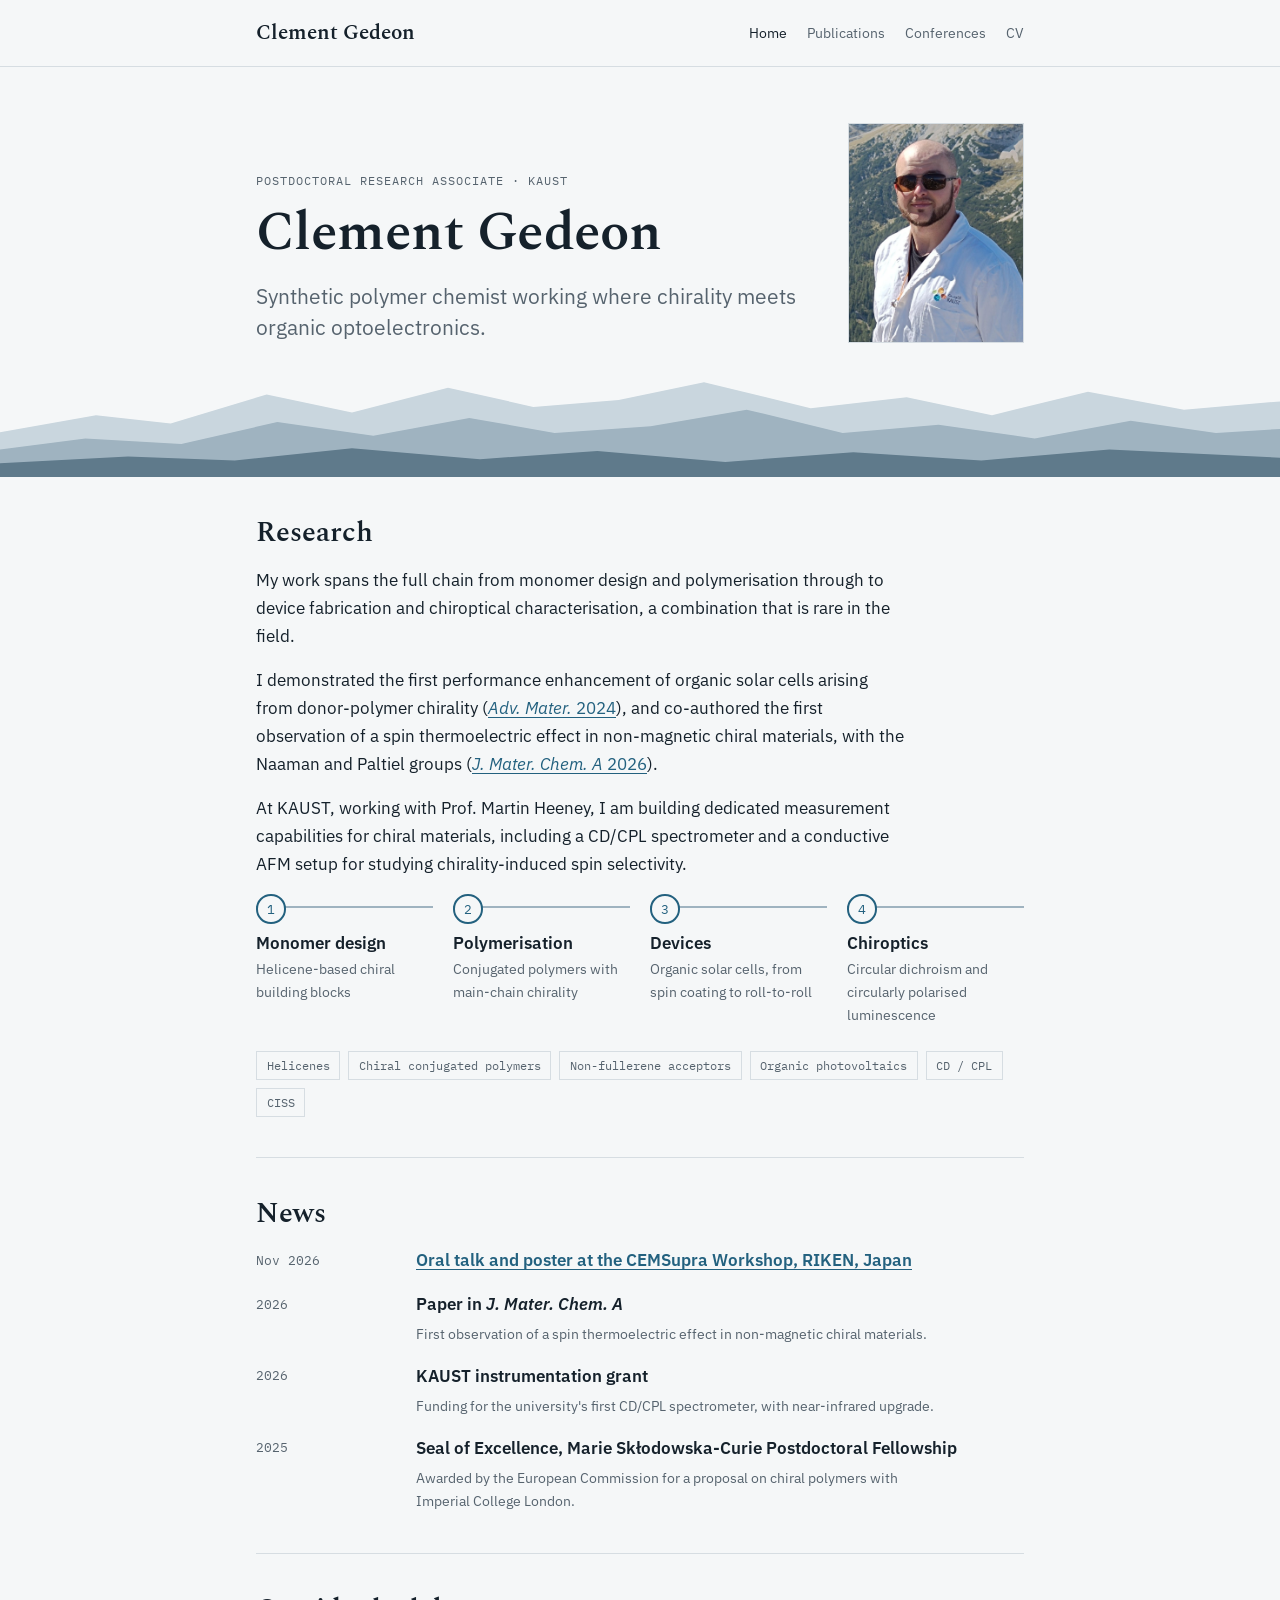
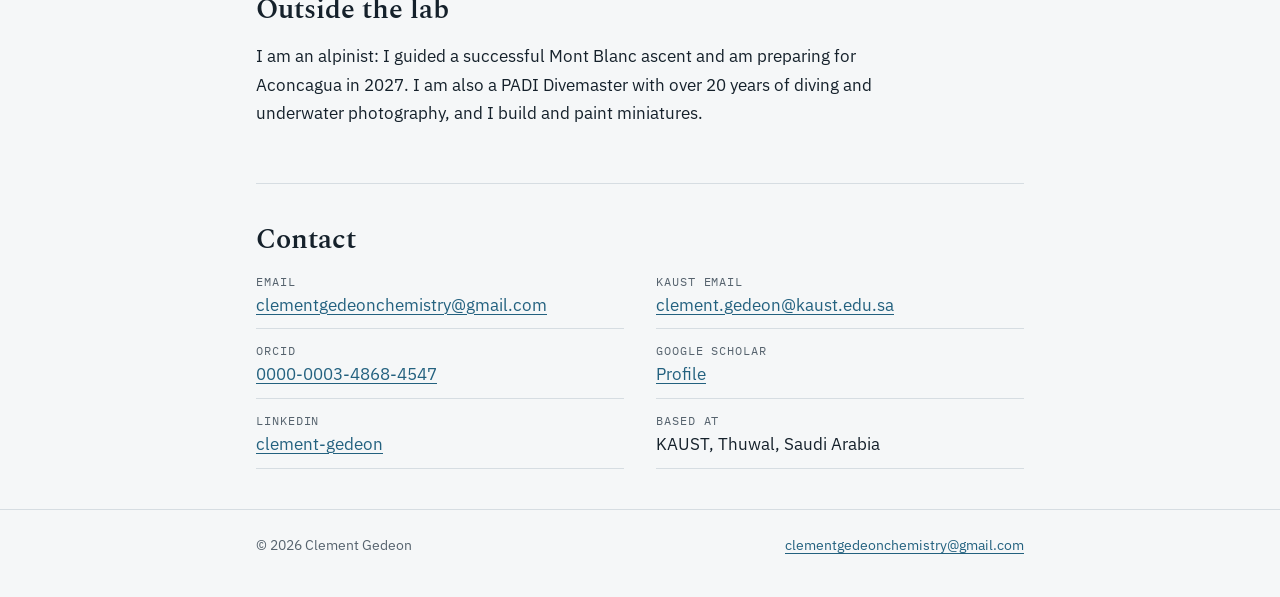
==== index.html @ b1008546 "Add files via upload" ====
<!doctype html>
<html lang="en">
<head>
<meta charset="utf-8">
<meta name="viewport" content="width=device-width, initial-scale=1, viewport-fit=cover">
<title>Clement Gedeon</title><meta name="description" content="Clement Gedeon, synthetic polymer chemist at KAUST working on chiral conjugated polymers for organic optoelectronics."><meta name="claude:viewport-fit-sides" content="cover"><meta property="og:title" content="Clement Gedeon"><meta property="og:description" content="Clement Gedeon, synthetic polymer chemist at KAUST working on chiral conjugated polymers for organic optoelectronics."><link rel="icon" href="data:image/svg+xml,%3Csvg xmlns=%22http://www.w3.org/2000/svg%22 viewBox=%220 0 32 32%22%3E%3Cpath d=%22M2 28 L12 10 L17 18 L21 12 L30 28 Z%22 fill=%22%2323617f%22/%3E%3C/svg%3E"><link rel="preconnect" href="https://fonts.googleapis.com"><link rel="preconnect" href="https://fonts.gstatic.com" crossorigin><link rel="stylesheet" href="https://fonts.googleapis.com/css2?family=IBM+Plex+Mono:wght@400;500&family=IBM+Plex+Sans:ital,wght@0,400;0,600;1,400&family=Spectral:wght@500;600&display=swap"><link rel="stylesheet" href="style.css">
</head>
<body>
<header class="site-header"><div class="wrap"><a class="brand" href="index.html">Clement Gedeon</a><nav class="nav" aria-label="Main"><a href="index.html" aria-current="page">Home</a><a href="publications/index.html">Publications</a><a href="conferences/index.html">Conferences</a><a href="cv/index.html">CV</a></nav></div></header>
<div class="hero"><div class="wrap">
  <div>
    <p class="eyebrow">Postdoctoral Research Associate · KAUST</p>
    <h1>Clement Gedeon</h1>
    <p class="lead">Synthetic polymer chemist working where chirality meets organic optoelectronics.</p>
  </div>
  <figure class="portrait" style="margin:0"><span aria-hidden="true">CG</span>
    <img src="photo.jpg" alt="Portrait of Clement Gedeon in the mountains" onerror="this.remove()"></figure>
</div></div>
<svg class="ridge" viewBox="0 0 1200 160" preserveAspectRatio="none" aria-hidden="true">
<polygon class="r1" points="0,160 0,95 90,70 160,82 250,40 330,66 420,30 500,58 580,48 660,22 760,60 850,44 930,70 1020,36 1110,62 1200,50 1200,160"/>
<polygon class="r2" points="0,160 0,120 80,104 170,112 260,80 350,100 440,74 520,96 610,86 700,62 790,96 880,84 970,104 1060,78 1140,96 1200,90 1200,160"/>
<polygon class="r3" points="0,160 0,140 120,130 220,136 330,118 450,134 560,122 680,138 800,124 920,136 1040,120 1200,132 1200,160"/>
</svg>
<main class="wrap">
  <section aria-labelledby="h-research">
    <h2 id="h-research">Research</h2>
    <p>My work spans the full chain from monomer design and polymerisation through to device fabrication and chiroptical characterisation, a combination that is rare in the field.</p>
    <p>I demonstrated the first performance enhancement of organic solar cells arising from donor-polymer chirality (<a href="publications/index.html#am2024"><em>Adv. Mater.</em> 2024</a>), and co-authored the first observation of a spin thermoelectric effect in non-magnetic chiral materials, with the Naaman and Paltiel groups (<a href="publications/index.html#jmca2026"><em>J. Mater. Chem. A</em> 2026</a>).</p>
    <p>At KAUST, working with Prof. Martin Heeney, I am building dedicated measurement capabilities for chiral materials, including a CD/CPL spectrometer and a conductive AFM setup for studying chirality-induced spin selectivity.</p>
    <ol class="route" aria-label="From monomer to device">
      <li><h3>Monomer design</h3><p>Helicene-based chiral building blocks</p></li>
      <li><h3>Polymerisation</h3><p>Conjugated polymers with main-chain chirality</p></li>
      <li><h3>Devices</h3><p>Organic solar cells, from spin coating to roll-to-roll</p></li>
      <li><h3>Chiroptics</h3><p>Circular dichroism and circularly polarised luminescence</p></li>
    </ol>
    <ul class="keywords" aria-label="Keywords">
      <li>Helicenes</li><li>Chiral conjugated polymers</li><li>Non-fullerene acceptors</li><li>Organic photovoltaics</li><li>CD / CPL</li><li>CISS</li>
    </ul>
  </section>

  <section aria-labelledby="h-news">
    <h2 id="h-news">News</h2>
    <ul class="path">
      <li><div class="when">Nov 2026</div><div><a href="conferences/cemsupra2026/index.html">Oral talk and poster at the CEMSupra Workshop, RIKEN, Japan</a></div></li>
      <li><div class="when">2026</div><div><strong>Paper in <em>J. Mater. Chem. A</em></strong><p>First observation of a spin thermoelectric effect in non-magnetic chiral materials.</p></div></li>
      <li><div class="when">2026</div><div><strong>KAUST instrumentation grant</strong><p>Funding for the university's first CD/CPL spectrometer, with near-infrared upgrade.</p></div></li>
      <li><div class="when">2025</div><div><strong>Seal of Excellence, Marie Skłodowska-Curie Postdoctoral Fellowship</strong><p>Awarded by the European Commission for a proposal on chiral polymers with Imperial College London.</p></div></li>
    </ul>
  </section>

  <section aria-labelledby="h-out">
    <h2 id="h-out">Outside the lab</h2>
    <p>I am an alpinist: I guided a successful Mont Blanc ascent and am preparing for Aconcagua in 2027. I am also a PADI Divemaster with over 20 years of diving and underwater photography, and I build and paint miniatures.</p>
  </section>

  <section id="contact" aria-labelledby="h-contact">
    <h2 id="h-contact">Contact</h2>
    <ul class="links">
      <li><span class="label">Email</span><a href="mailto:clementgedeonchemistry@gmail.com">clementgedeonchemistry@gmail.com</a></li>
      <li><span class="label">KAUST email</span><a href="mailto:clement.gedeon@kaust.edu.sa">clement.gedeon@kaust.edu.sa</a></li>
      <li><span class="label">ORCID</span><a href="https://orcid.org/0000-0003-4868-4547">0000-0003-4868-4547</a></li>
      <li><span class="label">Google Scholar</span><a href="https://scholar.google.com/citations?user=0mpW06MAAAAJ">Profile</a></li>
      <li><span class="label">LinkedIn</span><a href="https://www.linkedin.com/in/clement-gedeon/">clement-gedeon</a></li>
      <li><span class="label">Based at</span><span class="value">KAUST, Thuwal, Saudi Arabia</span></li>
    </ul>
  </section>
</main>
<footer class="site-footer"><div class="wrap"><span>© 2026 Clement Gedeon</span><a href="mailto:clementgedeonchemistry@gmail.com">clementgedeonchemistry@gmail.com</a></div></footer>
</body>
</html>
---- style.css ----
/* Layout: single reading column (~68ch) with a wide mountain ridge band under the hero.
   Research chain shown as a four-station route. */
:root {
  --paper: #f5f7f8;
  --surface: #ffffff;
  --ink: #15212b;
  --muted: #56636e;
  --rule: #d6dde2;
  --accent: #23617f;
  --accent-soft: #e2edf2;
  --ridge-1: #c9d6de;
  --ridge-2: #9fb3c0;
  --ridge-3: #5f7a8b;
  --font-display: "Spectral", Georgia, "Times New Roman", serif;
  --font-body: "IBM Plex Sans", "Helvetica Neue", Arial, sans-serif;
  --font-mono: "IBM Plex Mono", ui-monospace, Menlo, Consolas, monospace;
  --step--1: 0.875rem;
  --step-0: 1.0625rem;
  --step-1: 1.3rem;
  --step-2: 1.75rem;
  --step-3: clamp(2.3rem, 5vw, 3.4rem);
}
@media (prefers-color-scheme: dark) {
  :root:not([data-theme="light"]) {
    --paper: #0f161c; --surface: #16212a; --ink: #e5ebef; --muted: #98a6b1;
    --rule: #26333d; --accent: #82b8d4; --accent-soft: #1b2e3a;
    --ridge-1: #1c2a34; --ridge-2: #273946; --ridge-3: #3a5262;
    color-scheme: dark;
  }
}
:root[data-theme="dark"] {
  --paper: #0f161c; --surface: #16212a; --ink: #e5ebef; --muted: #98a6b1;
  --rule: #26333d; --accent: #82b8d4; --accent-soft: #1b2e3a;
  --ridge-1: #1c2a34; --ridge-2: #273946; --ridge-3: #3a5262;
  color-scheme: dark;
}

* { box-sizing: border-box; }
html { -webkit-text-size-adjust: 100%; }
body {
  margin: 0;
  background: var(--paper);
  color: var(--ink);
  font-family: var(--font-body);
  font-size: var(--step-0);
  line-height: 1.65;
}
img { max-width: 100%; display: block; }
a { color: var(--accent); text-underline-offset: 3px; text-decoration-thickness: 1px; }
a:hover { text-decoration-thickness: 2px; }
a:focus-visible { outline: 2px solid var(--accent); outline-offset: 3px; border-radius: 2px; }

.wrap {
  max-width: 50rem;
  margin: 0 auto;
  padding-left: max(16px, env(safe-area-inset-left, 0px));
  padding-right: max(16px, env(safe-area-inset-right, 0px));
}

/* Header */
.site-header { border-bottom: 1px solid var(--rule); }
.site-header .wrap {
  display: flex; flex-wrap: wrap; align-items: center; justify-content: space-between;
  gap: 0.5rem 1.5rem; padding-block: 1rem;
}
.brand { font-family: var(--font-display); font-size: var(--step-1); font-weight: 600; color: var(--ink); text-decoration: none; }
.nav { display: flex; flex-wrap: wrap; gap: 0.25rem 1.25rem; font-size: var(--step--1); }
.nav a { color: var(--muted); text-decoration: none; }
.nav a:hover, .nav a[aria-current="page"] { color: var(--ink); }

/* Hero */
.hero .wrap {
  display: grid; grid-template-columns: minmax(0, 1fr) auto; gap: 2rem;
  align-items: end; padding-block: 3.5rem 1.5rem;
}
.eyebrow {
  font-family: var(--font-mono); font-size: 0.78rem; letter-spacing: 0.08em;
  text-transform: uppercase; color: var(--muted); margin: 0 0 0.75rem;
}
h1, h2, h3 { font-family: var(--font-display); font-weight: 600; line-height: 1.15; text-wrap: balance; margin: 0; }
h1 { font-size: var(--step-3); letter-spacing: -0.01em; }
.lead { font-size: var(--step-1); line-height: 1.5; color: var(--muted); margin: 1rem 0 0; max-width: 34em; }
.portrait {
  width: 11rem; aspect-ratio: 4 / 5; max-width: 100%;
  background: var(--accent-soft); border: 1px solid var(--rule);
  display: grid; place-items: center; position: relative; overflow: hidden;
}
.portrait span { font-family: var(--font-display); font-size: 2.6rem; color: var(--accent); }
.portrait img { position: absolute; inset: 0; width: 100%; height: 100%; object-fit: cover; object-position: center 20%; }

.ridge { display: block; width: 100%; height: 110px; }
.ridge .r1 { fill: var(--ridge-1); }
.ridge .r2 { fill: var(--ridge-2); }
.ridge .r3 { fill: var(--ridge-3); }

/* Sections */
main section { padding-block: 2.5rem; border-top: 1px solid var(--rule); }
main section:first-child { border-top: 0; }
h2 { font-size: var(--step-2); margin-bottom: 1rem; }
p { margin: 0 0 1rem; max-width: 65ch; }

.notice {
  display: flex; flex-wrap: wrap; gap: 0.25rem 1rem; align-items: baseline;
  background: var(--accent-soft); padding: 0.9rem 1.1rem; margin-top: 1.5rem;
  border-left: 3px solid var(--accent);
}
.notice strong { font-weight: 600; }

/* Research route */
.route { list-style: none; padding: 0; margin: 1.75rem 0 0; display: grid; grid-template-columns: repeat(4, minmax(0, 1fr)); gap: 1.25rem; counter-reset: stop; }
.route li { position: relative; padding-top: 1.6rem; border-top: 2px solid var(--ridge-2); counter-increment: stop; }
.route li::before {
  content: counter(stop); position: absolute; top: -0.85rem; left: 0;
  width: 1.6rem; height: 1.6rem; border-radius: 50%;
  background: var(--paper); border: 2px solid var(--accent); color: var(--accent);
  font-family: var(--font-mono); font-size: 0.8rem; display: grid; place-items: center;
}
.route h3 { font-size: var(--step-0); font-family: var(--font-body); font-weight: 600; margin-bottom: 0.3rem; }
.route p { font-size: var(--step--1); color: var(--muted); margin: 0; }

.keywords { display: flex; flex-wrap: wrap; gap: 0.5rem; padding: 0; margin: 1.5rem 0 0; list-style: none; }
.keywords li { font-family: var(--font-mono); font-size: 0.78rem; border: 1px solid var(--rule); padding: 0.2rem 0.6rem; color: var(--muted); }

/* Publications */
.pubs { list-style: none; padding: 0; margin: 0; display: grid; gap: 1.4rem; }
.pub-title { font-family: var(--font-display); font-size: var(--step-1); line-height: 1.3; margin: 0 0 0.25rem; }
.pub-title a { color: var(--ink); text-decoration: none; }
.pub-title a:hover { color: var(--accent); }
.pub-meta { font-size: var(--step--1); color: var(--muted); margin: 0; }
.pub-meta em { color: var(--ink); }
.pub-meta .me { font-weight: 600; color: var(--ink); }
.tag { font-family: var(--font-mono); font-size: 0.72rem; letter-spacing: 0.06em; text-transform: uppercase; color: var(--accent); }
.more { margin-top: 1.5rem; font-size: var(--step--1); }

/* Timeline */
.path { list-style: none; padding: 0; margin: 0; display: grid; gap: 1rem; }
.path li { display: grid; grid-template-columns: 9rem minmax(0, 1fr); gap: 1rem; }
.path .when { font-family: var(--font-mono); font-size: 0.8rem; color: var(--muted); padding-top: 0.2rem; }
.path strong { font-weight: 600; }
.path span { display: block; color: var(--muted); font-size: var(--step--1); }

/* Links grid */
.links { list-style: none; padding: 0; margin: 0; display: grid; grid-template-columns: repeat(2, minmax(0, 1fr)); gap: 0.75rem 2rem; }
.links li { display: flex; flex-direction: column; border-bottom: 1px solid var(--rule); padding-bottom: 0.6rem; }
.links .label { font-family: var(--font-mono); font-size: 0.72rem; letter-spacing: 0.08em; text-transform: uppercase; color: var(--muted); }
.links a, .links .value { overflow-wrap: anywhere; }

/* Talk page */
.materials { list-style: none; padding: 0; margin: 0; display: grid; gap: 0.75rem; }
.materials li { display: flex; flex-wrap: wrap; justify-content: space-between; gap: 0.25rem 1rem; padding: 0.9rem 1.1rem; background: var(--surface); border: 1px solid var(--rule); }
.materials .status { font-family: var(--font-mono); font-size: 0.78rem; color: var(--muted); }
.button {
  display: inline-block; background: var(--accent); color: var(--paper); text-decoration: none;
  padding: 0.65rem 1.2rem; font-weight: 600; font-size: var(--step--1);
}
.button:hover { opacity: 0.9; }

.site-footer { border-top: 1px solid var(--rule); color: var(--muted); font-size: var(--step--1); }
.site-footer .wrap { padding-block: 1.5rem 2.5rem; display: flex; flex-wrap: wrap; justify-content: space-between; gap: 0.5rem 1.5rem; }

/* Shared additions */
.page-head .wrap { padding-block: 2.75rem 1.25rem; }
.page-head h1 { font-size: clamp(2rem, 4.5vw, 2.8rem); }
section h3 { font-family: var(--font-display); font-size: var(--step-1); margin: 1.75rem 0 0.75rem; }
section h3:first-of-type { margin-top: 0; }
.badge { font-family: var(--font-mono); font-size: 0.7rem; letter-spacing: 0.06em; text-transform: uppercase; color: var(--accent); border: 1px solid currentColor; padding: 0.05rem 0.4rem; margin-right: 0.4rem; white-space: nowrap; }
.pub-note { font-size: var(--step--1); color: var(--muted); margin: 0.4rem 0 0; }
.pub-actions { display: flex; flex-wrap: wrap; gap: 0.25rem 1rem; font-family: var(--font-mono); font-size: 0.8rem; margin: 0.4rem 0 0; }
.path p { font-size: var(--step--1); color: var(--muted); margin: 0.3rem 0 0; }
.path .when strong { display: block; color: var(--accent); font-weight: 500; }
.path a { font-weight: 600; }
.bullets { padding-left: 1.1rem; margin: 0; display: grid; gap: 0.5rem; }
.bullets li { max-width: 65ch; }
.bullets li span { color: var(--muted); font-size: var(--step--1); }

@media (max-width: 640px) {
  .hero .wrap { grid-template-columns: 1fr; padding-block: 2rem 1rem; }
  .portrait { width: 8rem; grid-row: 1; }
  .route { grid-template-columns: repeat(2, minmax(0, 1fr)); row-gap: 2rem; }
  .path li { grid-template-columns: 1fr; gap: 0.1rem; }
  .links { grid-template-columns: 1fr; }
  .ridge { height: 70px; }
}
@media (prefers-reduced-motion: reduce) { * { transition: none !important; animation: none !important; } }
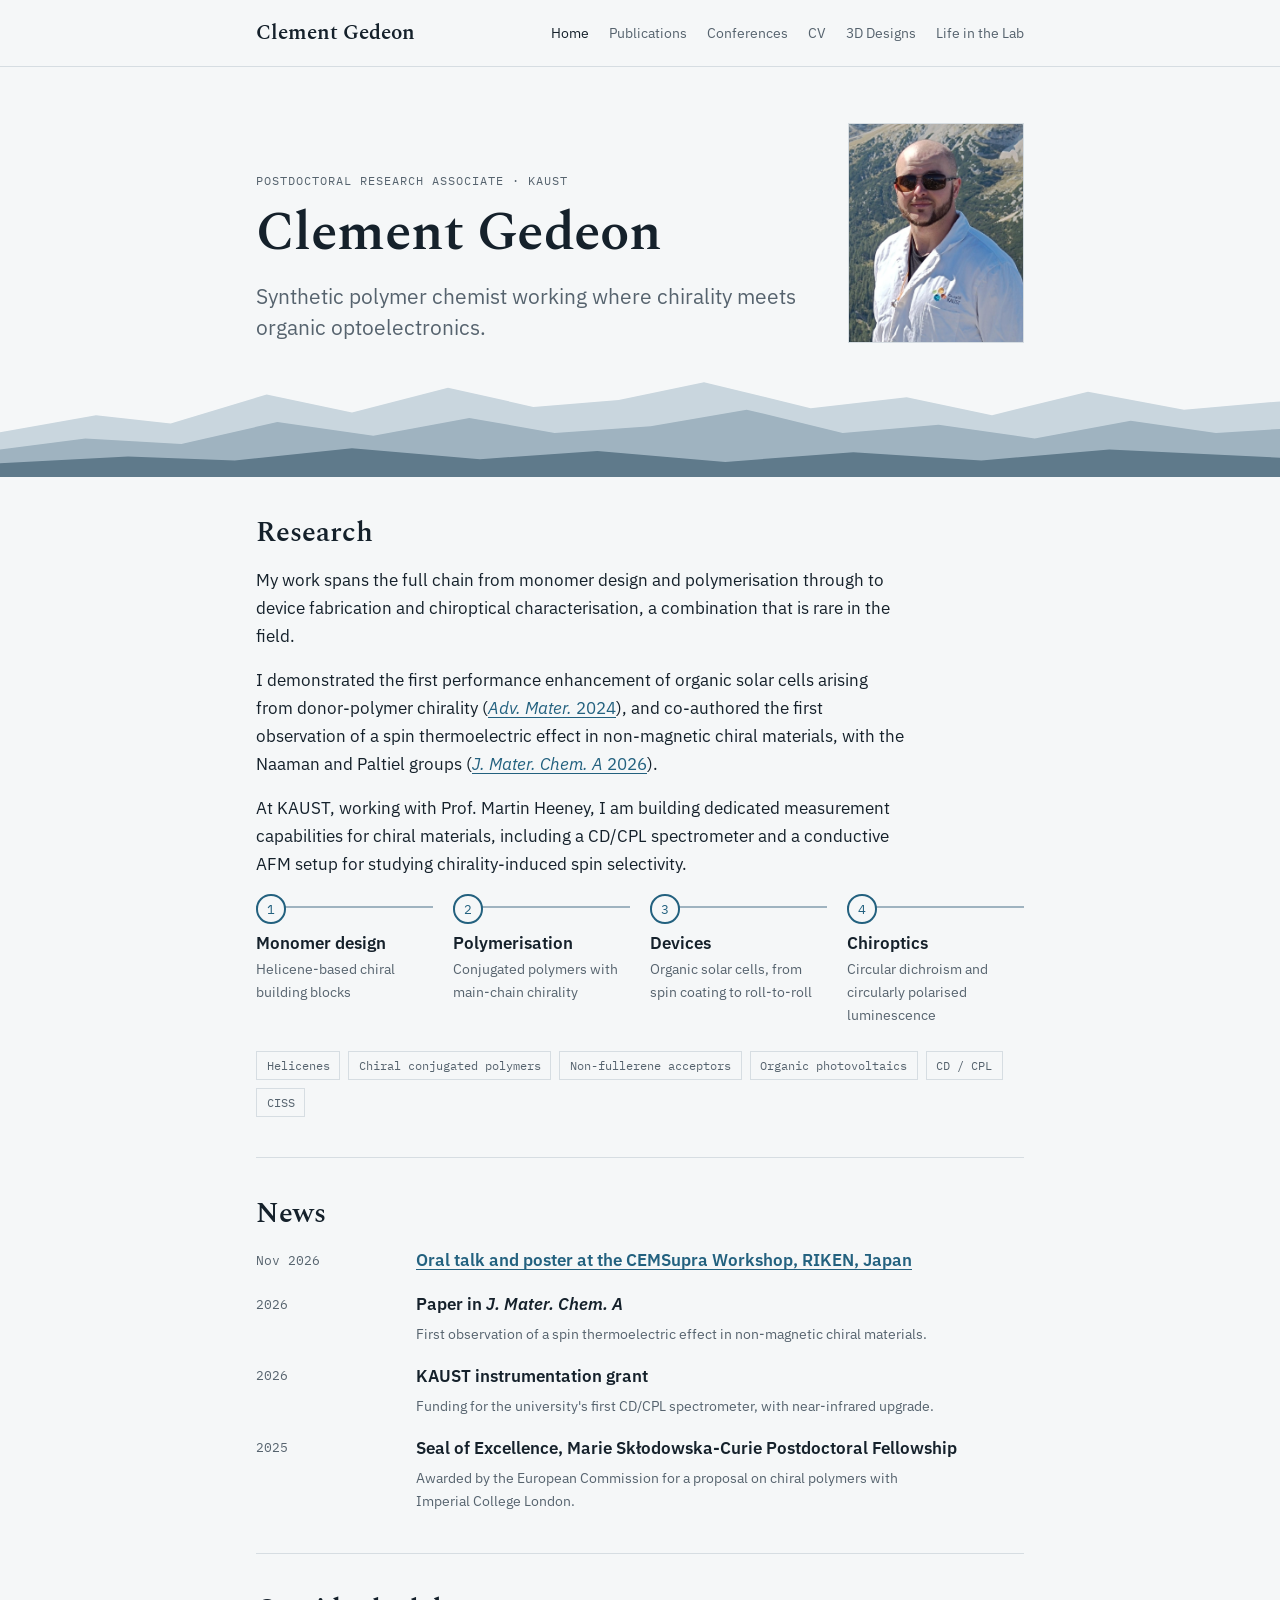
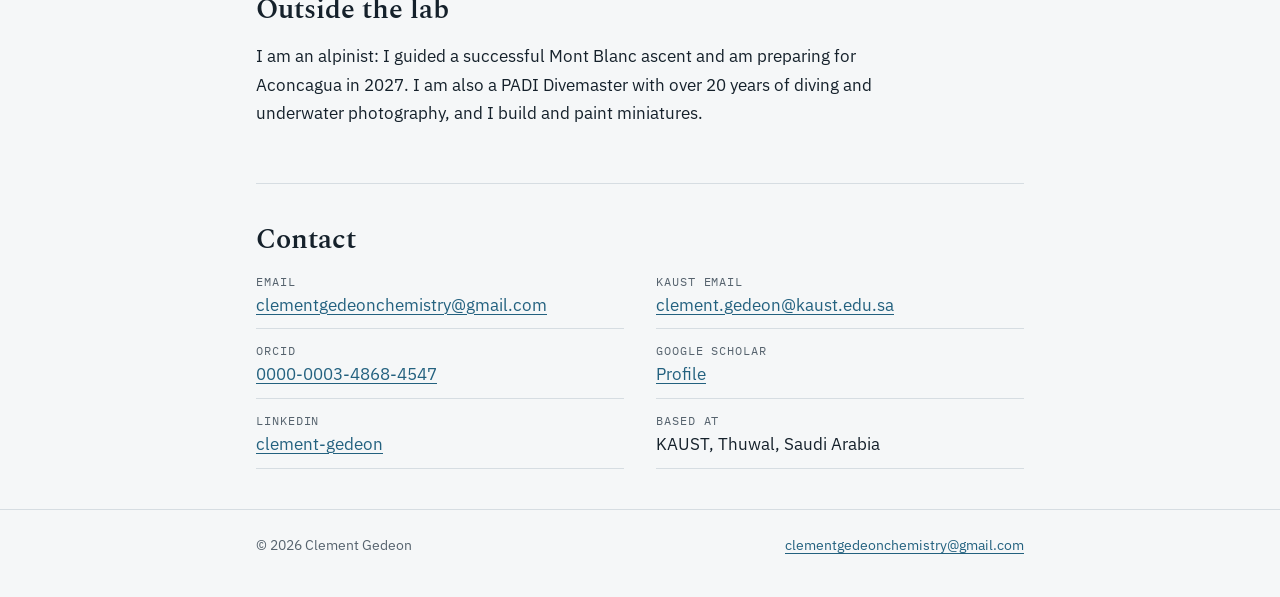
==== commit 804fac1b: "Add files via upload" ====
--- a/index.html
+++ b/index.html
@@ -6,7 +6,7 @@
 <title>Clement Gedeon</title><meta name="description" content="Clement Gedeon, synthetic polymer chemist at KAUST working on chiral conjugated polymers for organic optoelectronics."><meta name="claude:viewport-fit-sides" content="cover"><meta property="og:title" content="Clement Gedeon"><meta property="og:description" content="Clement Gedeon, synthetic polymer chemist at KAUST working on chiral conjugated polymers for organic optoelectronics."><link rel="icon" href="data:image/svg+xml,%3Csvg xmlns=%22http://www.w3.org/2000/svg%22 viewBox=%220 0 32 32%22%3E%3Cpath d=%22M2 28 L12 10 L17 18 L21 12 L30 28 Z%22 fill=%22%2323617f%22/%3E%3C/svg%3E"><link rel="preconnect" href="https://fonts.googleapis.com"><link rel="preconnect" href="https://fonts.gstatic.com" crossorigin><link rel="stylesheet" href="https://fonts.googleapis.com/css2?family=IBM+Plex+Mono:wght@400;500&family=IBM+Plex+Sans:ital,wght@0,400;0,600;1,400&family=Spectral:wght@500;600&display=swap"><link rel="stylesheet" href="style.css">
 </head>
 <body>
-<header class="site-header"><div class="wrap"><a class="brand" href="index.html">Clement Gedeon</a><nav class="nav" aria-label="Main"><a href="index.html" aria-current="page">Home</a><a href="publications/index.html">Publications</a><a href="conferences/index.html">Conferences</a><a href="cv/index.html">CV</a></nav></div></header>
+<header class="site-header"><div class="wrap"><a class="brand" href="index.html">Clement Gedeon</a><nav class="nav" aria-label="Main"><a href="index.html" aria-current="page">Home</a><a href="publications/index.html">Publications</a><a href="conferences/index.html">Conferences</a><a href="cv/index.html">CV</a><a href="3d-designs/index.html">3D Designs</a><a href="lab/index.html">Life in the Lab</a></nav></div></header>
 <div class="hero"><div class="wrap">
   <div>
     <p class="eyebrow">Postdoctoral Research Associate · KAUST</p>
--- a/style.css
+++ b/style.css
@@ -11,6 +11,9 @@
   --ridge-1: #c9d6de;
   --ridge-2: #9fb3c0;
   --ridge-3: #5f7a8b;
+  --overlay: rgba(10, 18, 24, 0.82);
+  --overlay-ink: #f3f6f8;
+  --backdrop: rgba(8, 14, 19, 0.88);
   --font-display: "Spectral", Georgia, "Times New Roman", serif;
   --font-body: "IBM Plex Sans", "Helvetica Neue", Arial, sans-serif;
   --font-mono: "IBM Plex Mono", ui-monospace, Menlo, Consolas, monospace;
@@ -173,12 +176,53 @@
 .bullets li { max-width: 65ch; }
 .bullets li span { color: var(--muted); font-size: var(--step--1); }
 
+/* 3D designs */
+.designs { display: grid; grid-template-columns: repeat(2, minmax(0, 1fr)); gap: 2.5rem 2rem; }
+.design { display: flex; flex-direction: column; gap: 1rem; min-width: 0; }
+.design-img { display: block; aspect-ratio: 4 / 3; max-width: 100%; background: var(--surface); border: 1px solid var(--rule); overflow: hidden; }
+.design-img img { width: 100%; height: 100%; object-fit: cover; transition: transform 0.4s ease; }
+.design-img:hover img { transform: scale(1.03); }
+.design-body { display: flex; flex-direction: column; align-items: flex-start; flex: 1; }
+.design-body h2 { font-size: var(--step-1); margin-bottom: 0.4rem; }
+.design-body p { font-size: var(--step--1); color: var(--muted); margin: 0 0 0.5rem; }
+.design-body .design-meta { font-family: var(--font-mono); font-size: 0.78rem; margin-bottom: 1rem; }
+.design-body .button { margin-top: auto; }
+.empty { color: var(--muted); }
+
+/* Lab gallery: two columns, photos keep their own proportions */
+.gallery { columns: 2; column-gap: 1.25rem; }
+.shot { break-inside: avoid; margin: 0 0 1.25rem; position: relative; }
+.shot a { display: block; }
+.shot img { width: 100%; height: auto; border: 1px solid var(--rule); }
+.shot figcaption { font-size: var(--step--1); color: var(--muted); padding-top: 0.45rem; }
+@media (hover: hover) and (pointer: fine) {
+  .shot figcaption {
+    position: absolute; left: 1px; right: 1px; bottom: 1px; padding: 2.5rem 1rem 0.85rem;
+    background: linear-gradient(transparent, var(--overlay)); color: var(--overlay-ink);
+    opacity: 0; transition: opacity 0.25s ease; pointer-events: none;
+  }
+  .shot:hover figcaption, .shot:focus-within figcaption { opacity: 1; }
+}
+
+/* Enlarged view */
+.lightbox { border: 0; padding: 0; background: transparent; max-width: min(92vw, 1400px); max-height: 92vh; overflow: visible; }
+.lightbox::backdrop { background: var(--backdrop); }
+.lightbox img { max-width: min(92vw, 1400px); max-height: 82vh; width: auto; margin: 0 auto; }
+.lightbox p { color: var(--overlay-ink); text-align: center; margin: 0.75rem auto 0; font-size: var(--step--1); }
+.lightbox-close {
+  position: absolute; top: -2.6rem; right: 0; background: none; border: 0; color: var(--overlay-ink);
+  font-size: 2rem; line-height: 1; cursor: pointer; padding: 0.2rem 0.5rem;
+}
+.lightbox-close:focus-visible { outline: 2px solid var(--overlay-ink); }
+
 @media (max-width: 640px) {
   .hero .wrap { grid-template-columns: 1fr; padding-block: 2rem 1rem; }
   .portrait { width: 8rem; grid-row: 1; }
   .route { grid-template-columns: repeat(2, minmax(0, 1fr)); row-gap: 2rem; }
   .path li { grid-template-columns: 1fr; gap: 0.1rem; }
   .links { grid-template-columns: 1fr; }
+  .designs { grid-template-columns: 1fr; }
+  .gallery { columns: 1; }
   .ridge { height: 70px; }
 }
 @media (prefers-reduced-motion: reduce) { * { transition: none !important; animation: none !important; } }
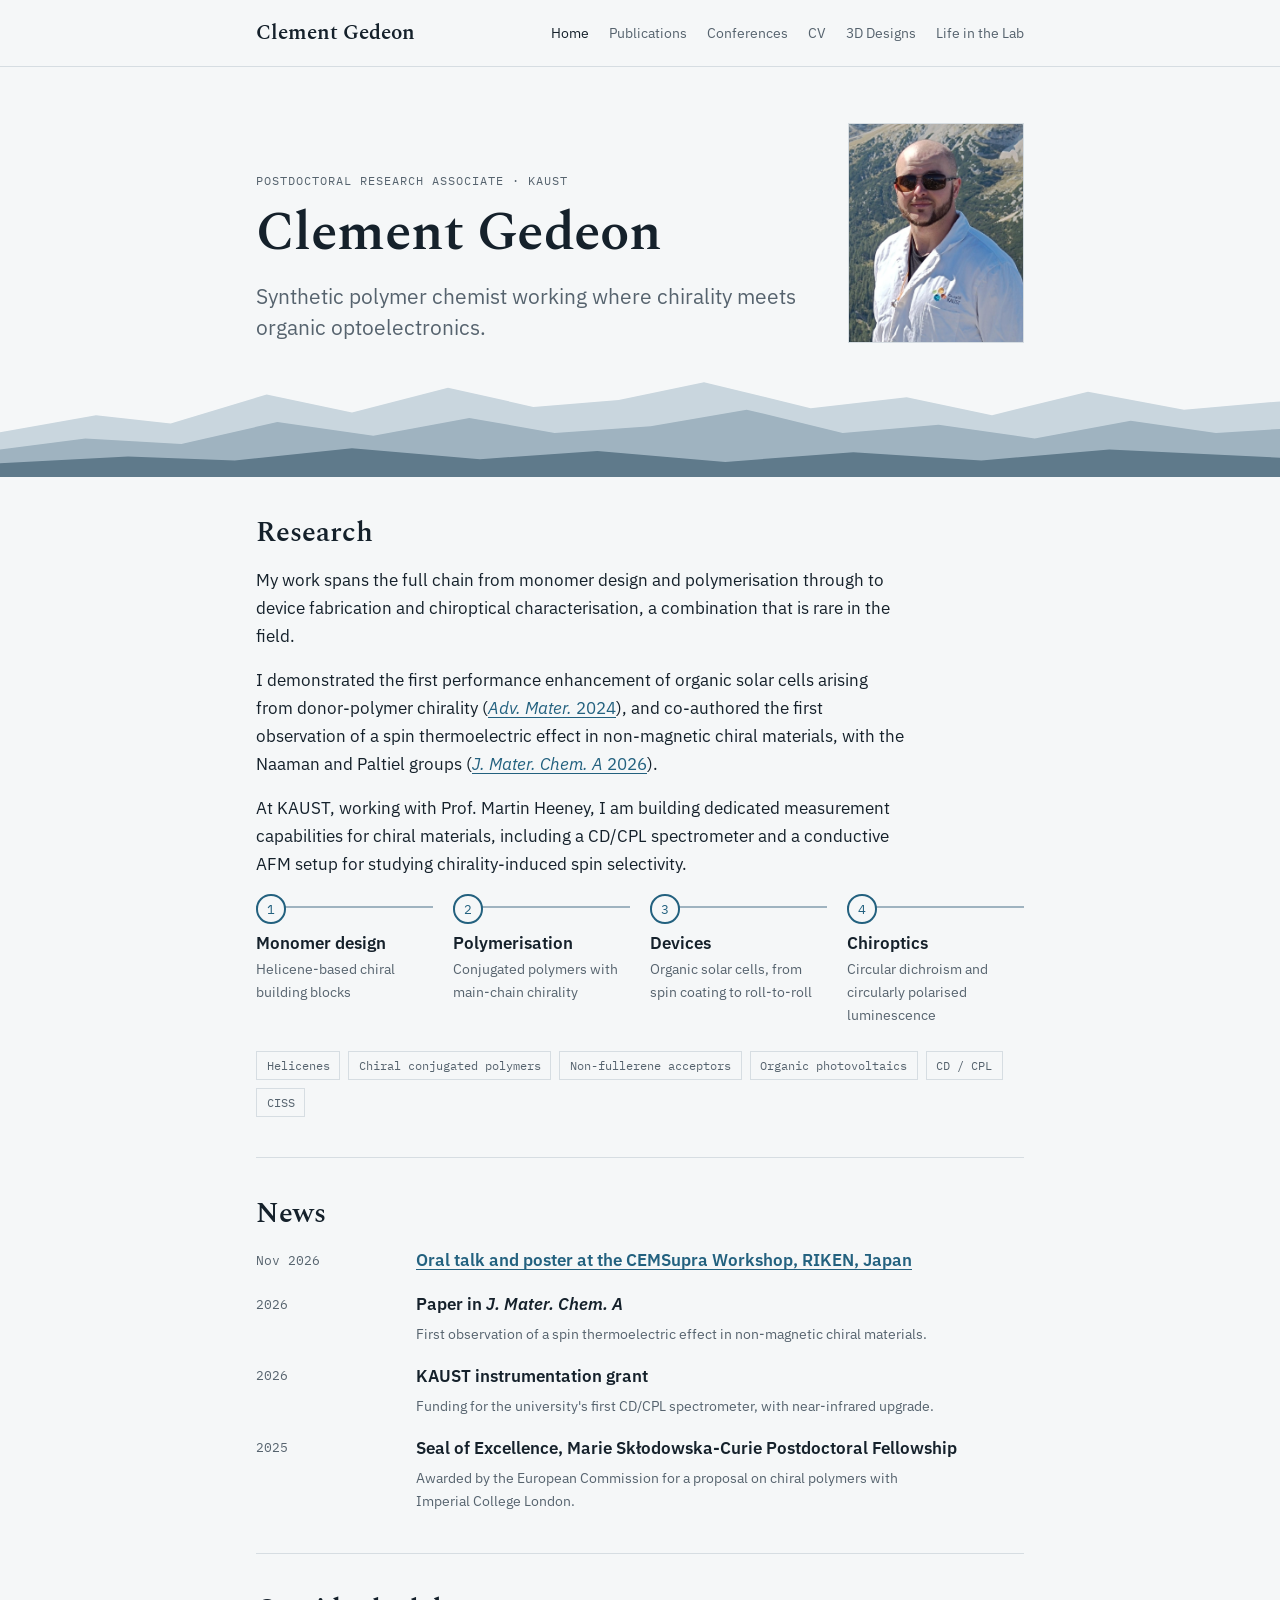
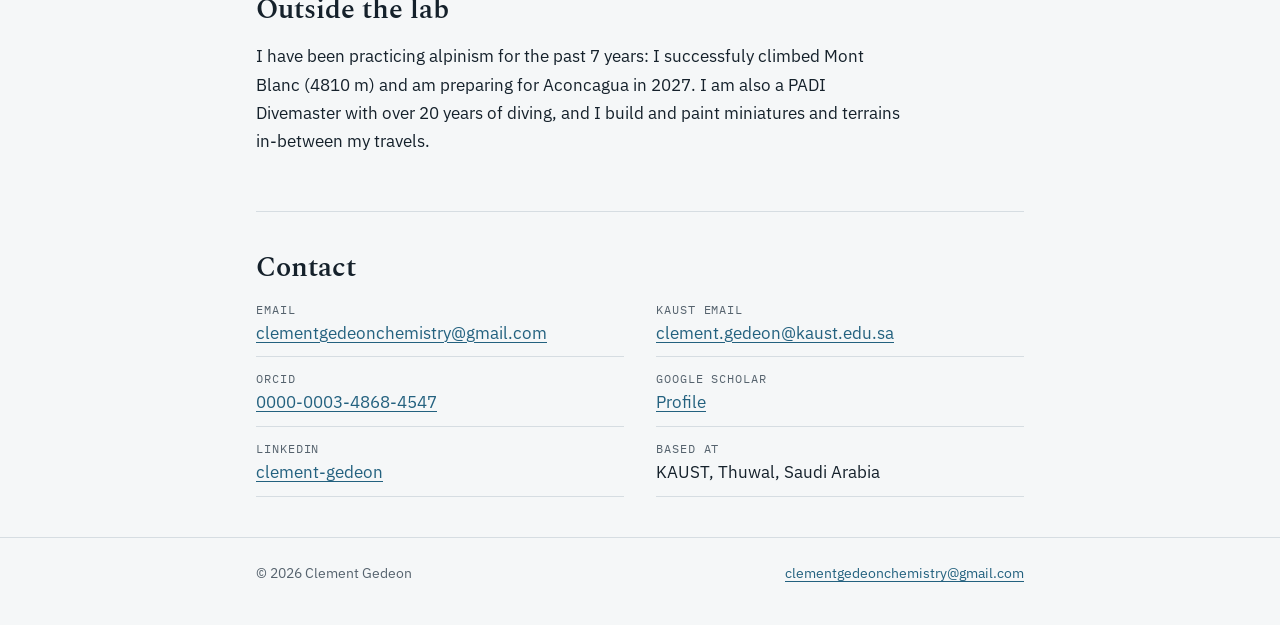
==== commit b40e6bfc: "Update index.html" ====
--- a/index.html
+++ b/index.html
@@ -50,7 +50,7 @@
 
   <section aria-labelledby="h-out">
     <h2 id="h-out">Outside the lab</h2>
-    <p>I am an alpinist: I guided a successful Mont Blanc ascent and am preparing for Aconcagua in 2027. I am also a PADI Divemaster with over 20 years of diving and underwater photography, and I build and paint miniatures.</p>
+    <p>I have been practicing alpinism for the past 7 years: I successfuly climbed Mont Blanc (4810 m) and am preparing for Aconcagua in 2027. I am also a PADI Divemaster with over 20 years of diving, and I build and paint miniatures and terrains in-between my travels.</p>
   </section>
 
   <section id="contact" aria-labelledby="h-contact">
--- a/style.css
+++ b/style.css
@@ -189,18 +189,21 @@
 .design-body .button { margin-top: auto; }
 .empty { color: var(--muted); }
 
-/* Lab gallery: two columns, photos keep their own proportions */
-.gallery { columns: 2; column-gap: 1.25rem; }
-.shot { break-inside: avoid; margin: 0 0 1.25rem; position: relative; }
+/* Lab gallery: two columns, newest first; .wide spans both */
+.gallery { display: grid; grid-template-columns: repeat(2, minmax(0, 1fr)); gap: 1.5rem 1.25rem; align-items: start; }
+.shot { margin: 0; position: relative; min-width: 0; }
+.shot.wide { grid-column: 1 / -1; }
 .shot a { display: block; }
 .shot img { width: 100%; height: auto; border: 1px solid var(--rule); }
 .shot figcaption { font-size: var(--step--1); color: var(--muted); padding-top: 0.45rem; }
+.shot .year { font-family: var(--font-mono); font-size: 0.75rem; letter-spacing: 0.06em; color: var(--accent); margin-right: 0.6rem; }
 @media (hover: hover) and (pointer: fine) {
   .shot figcaption {
-    position: absolute; left: 1px; right: 1px; bottom: 1px; padding: 2.5rem 1rem 0.85rem;
+    position: absolute; left: 1px; right: 1px; bottom: 1px; padding: 3rem 1rem 0.9rem;
     background: linear-gradient(transparent, var(--overlay)); color: var(--overlay-ink);
     opacity: 0; transition: opacity 0.25s ease; pointer-events: none;
   }
+  .shot figcaption .year { color: var(--overlay-ink); opacity: 0.8; }
   .shot:hover figcaption, .shot:focus-within figcaption { opacity: 1; }
 }
 
@@ -222,7 +225,7 @@
   .path li { grid-template-columns: 1fr; gap: 0.1rem; }
   .links { grid-template-columns: 1fr; }
   .designs { grid-template-columns: 1fr; }
-  .gallery { columns: 1; }
+  .gallery { grid-template-columns: 1fr; }
   .ridge { height: 70px; }
 }
 @media (prefers-reduced-motion: reduce) { * { transition: none !important; animation: none !important; } }
